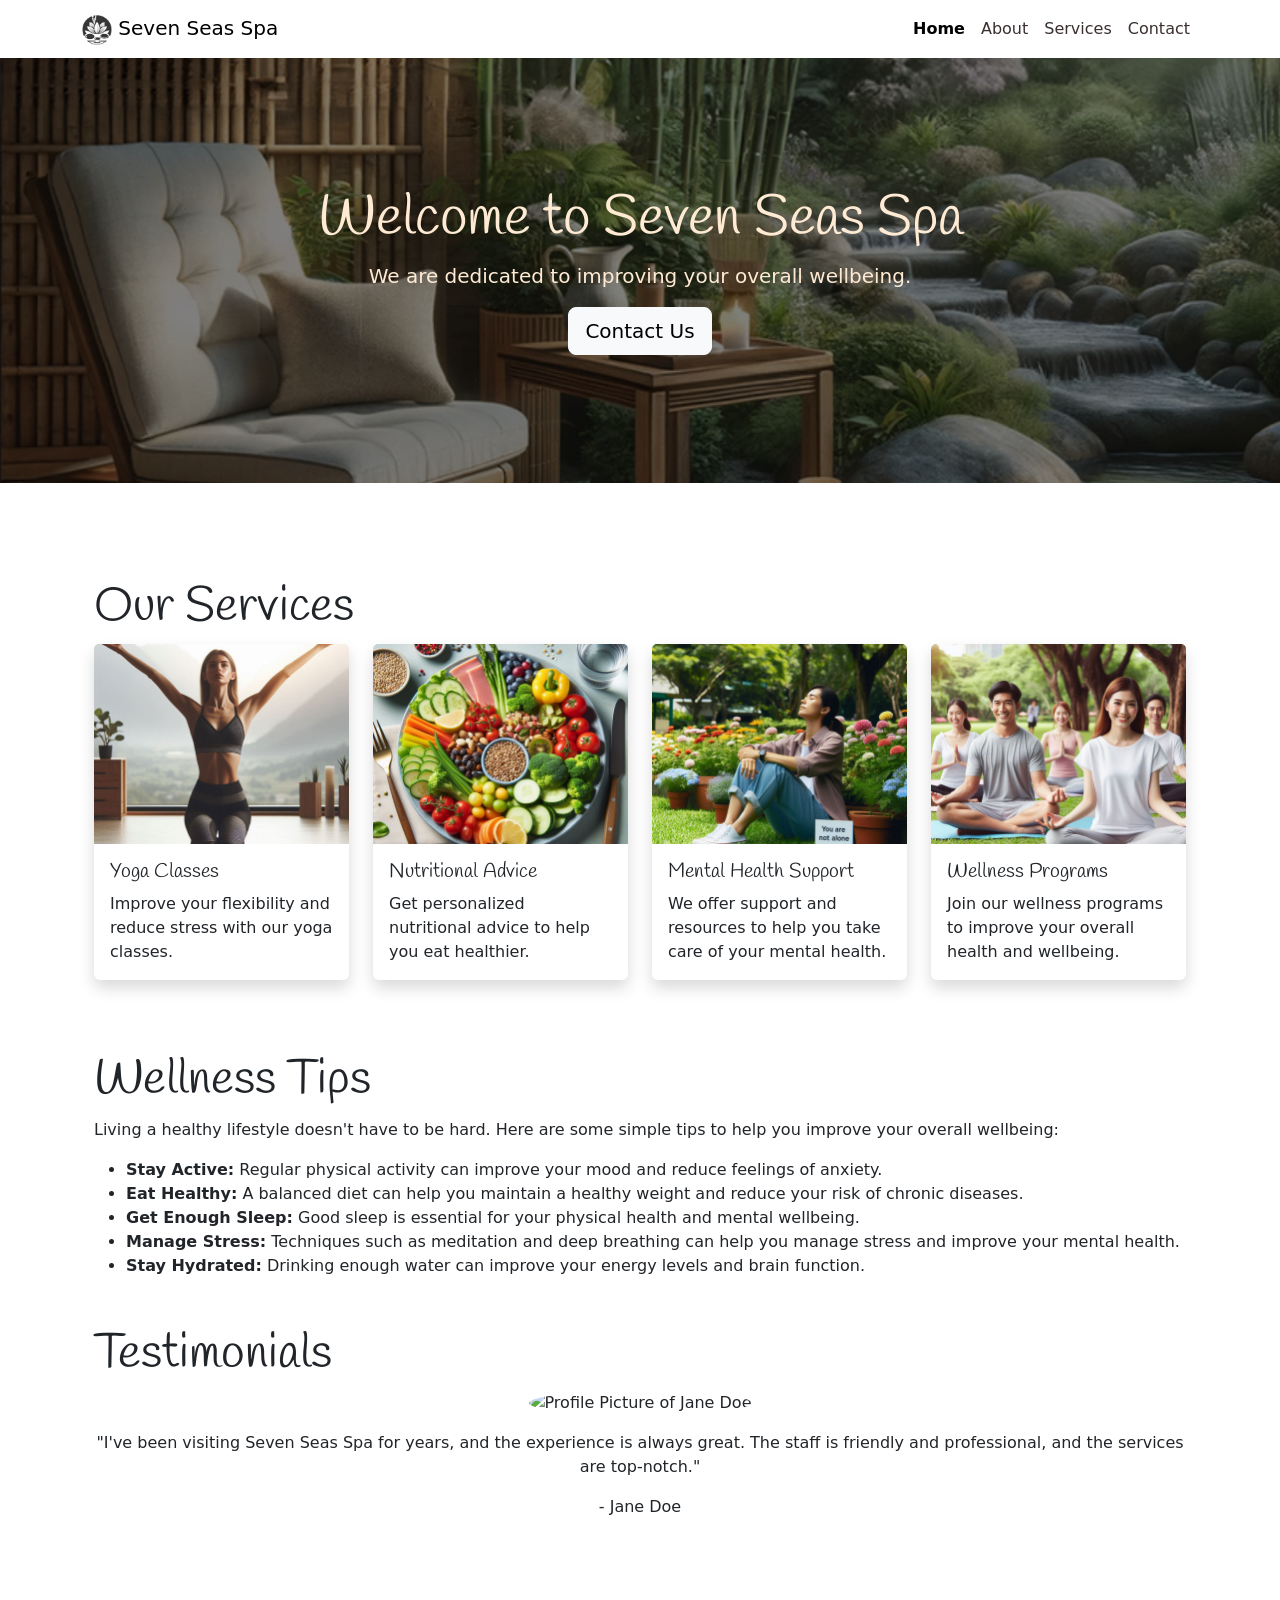
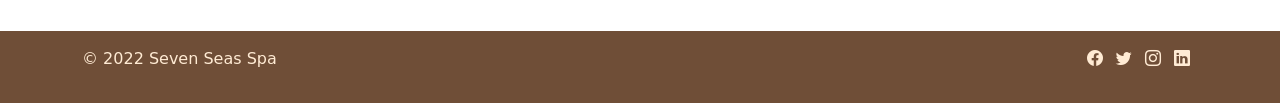
==== index.html @ 3aeda085 "Services, Wellness Tips, Testimonials and the footer" ====
<!DOCTYPE html>
<html lang="en">

<head>
    <meta charset="UTF-8">
    <meta name="viewport" content="width=device-width, initial-scale=1.0">
    <link href="https://cdn.jsdelivr.net/npm/bootstrap@5.3.3/dist/css/bootstrap.min.css" rel="stylesheet"
        integrity="sha384-QWTKZyjpPEjISv5WaRU9OFeRpok6YctnYmDr5pNlyT2bRjXh0JMhjY6hW+ALEwIH" crossorigin="anonymous">
    <link rel="stylesheet" href="https://cdn.jsdelivr.net/npm/bootstrap-icons@1.11.3/font/bootstrap-icons.min.css">
    <link href="https://fonts.googleapis.com/css2?family=Handlee&display=swap" rel="stylesheet">
    <title>Seven Seas Spa</title>
    <style>
        /* Apply the Handlee font to all headings */
        h1,
        h2,
        h3,
        h4,
        h5,
        h6 {
            font-family: 'Handlee', cursive;
        }

        .navbar-custom {
            color: #3B2F2F;
        }

        .navbar-custom .nav-link {
            color: #3B2F2F;
        }

        .navbar-custom .nav-link.active {
            font-weight: bold;
        }

        /* Make the navbar sticky */
        .navbar {
            position: sticky;
            top: 0;
            z-index: 1000;
        }

        /* Style the hero section */
        .hero {
            background: linear-gradient(rgba(0, 0, 0, 0.5), rgba(0, 0, 0, 0.5)), url('assets/images/hero.png');
            background-size: cover;
            background-repeat: no-repeat;
            background-attachment: fixed;
            color: #FFEBD4;
            padding: 8rem 0;
        }

        body {
            display: flex;
            flex-direction: column;
            min-height: 100vh;
        }

        /* 
        This CSS rule adds padding to the left and right of the body and main elements. 
        This ensures that the content is not right up against the viewport on small screens.
        */
        main {
            margin: 2rem 0;
        }

        /* Style the footer */
        .footer {
            margin-top: auto;
            background-color: #6F4E37;
            color: #FFEBD4;
        }

        .footer i.bi {
            color: #FFEBD4;
        }

        /* Highlight the active nav link */
        .nav-item.active .nav-link {
            color: #000000;
            /* Change to the color you want */
            font-weight: bolder;
            /* Makes the text bold */
        }

        /* Style the service cards */
        .card {
            border: none;
        }

        .card-img-top {
            height: 200px;
            object-fit: cover;
        }

        /* Set the size of the testimonial images */
        .testimonial-image {
            width: 100px;
            height: 100px;
        }

        /* Applies rounded corners to images with the 'rounded-image' class. Adjust the border-radius value to control the roundness. */
        .rounded-image {
            border-radius: 15px;
            /* Adjust the px value as needed */
        }
    </style>
</head>

<body>
    <nav class="navbar navbar-expand-lg navbar-light bg-white navbar-custom">
        <div class="container">
            <a class="navbar-brand" href="#">
                <img src="assets/images/logo.png" alt="Logo" width="30" height="30">
                Seven Seas Spa
            </a>
            <button class="navbar-toggler" type="button" data-bs-toggle="collapse" data-bs-target="#navbarNav"
                aria-controls="navbarNav" aria-expanded="false" aria-label="Toggle navigation">
                <span class="navbar-toggler-icon"></span>
            </button>
            <div class="collapse navbar-collapse" id="navbarNav">
                <ul class="navbar-nav ms-auto">
                    <li class="nav-item">
                        <a class="nav-link active" aria-current="page" href="#">Home</a>
                    </li>
                    <li class="nav-item">
                        <a class="nav-link" href="#">About</a>
                    </li>
                    <li class="nav-item">
                        <a class="nav-link" href="#">Services</a>
                    </li>
                    <li class="nav-item">
                        <a class="nav-link" href="#">Contact</a>
                    </li>
                </ul>
            </div>
        </div>
    </nav>

    <!-- Hero Section -->
    <header class="hero text-center" id="mainContent">
        <div class="container">
            <h1 class="display-4">
                <span class="hero-part-1">Welcome to</span>
                <span class="hero-part-2">Seven Seas Spa</span>
            </h1>
            <p class="lead">We are dedicated to improving your overall wellbeing.</p>
            <a href="contact.html" class="btn btn-light btn-lg" role="button" tabindex="0">Contact Us</a>
        </div>
    </header>


    <!-- Main Section -->
    <main class="container my-5">
        <div class="container">
            <!-- Services Overview -->
            <section class="my-5">
                <h2 class="display-5">Our Services</h2>
                <div class="row">
                    <div class="col-lg-3 col-md-6 mb-4 d-flex align-items-stretch">
                        <div class="card shadow" tabindex="0">
                            <img src="assets/images/yoga.png" alt="Yoga Class" class="card-img-top">
                            <div class="card-body">
                                <h5 class="card-title">Yoga Classes</h5>
                                <p class="card-text">Improve your flexibility and reduce stress with our yoga classes.
                                </p>
                            </div>
                        </div>
                    </div>
                    <div class="col-lg-3 col-md-6 mb-4 d-flex align-items-stretch">
                        <div class="card shadow" tabindex="0">
                            <img src="assets/images/nutrition.png" alt="Nutritional Advice" class="card-img-top">
                            <div class="card-body">
                                <h5 class="card-title">Nutritional Advice</h5>
                                <p class="card-text">Get personalized nutritional advice to help you eat healthier.</p>
                            </div>
                        </div>
                    </div>
                    <div class="col-lg-3 col-md-6 mb-4 d-flex align-items-stretch">
                        <div class="card shadow" tabindex="0">
                            <img src="assets/images/mental_health.png" class="card-img-top" alt="Mental Health">
                            <div class="card-body">
                                <h5 class="card-title">Mental Health Support</h5>
                                <p class="card-text">We offer support and resources to help you take care of your mental
                                    health.</p>
                            </div>
                        </div>
                    </div>
                    <div class="col-lg-3 col-md-6 mb-4 d-flex align-items-stretch">
                        <div class="card shadow" tabindex="0">
                            <img src="assets/images/wellness.png" class="card-img-top" alt="Wellness Programs">
                            <div class="card-body">
                                <h5 class="card-title">Wellness Programs</h5>
                                <p class="card-text">Join our wellness programs to improve your overall health and
                                    wellbeing.</p>
                            </div>
                        </div>
                    </div>
                </div>
            </section>
            <!-- Wellness Tips Section -->
            <section class="my-5">
                <h2 class="display-5">Wellness Tips</h2>
                <p>Living a healthy lifestyle doesn't have to be hard. Here are some simple tips to help you improve
                    your
                    overall wellbeing:</p>
                <ul>
                    <li><strong>Stay Active:</strong> Regular physical activity can improve your mood and reduce
                        feelings of
                        anxiety.</li>
                    <li><strong>Eat Healthy:</strong> A balanced diet can help you maintain a healthy weight and reduce
                        your
                        risk of chronic diseases.</li>
                    <li><strong>Get Enough Sleep:</strong> Good sleep is essential for your physical health and mental
                        wellbeing.</li>
                    <li><strong>Manage Stress:</strong> Techniques such as meditation and deep breathing can help you
                        manage
                        stress and improve your mental health.</li>
                    <li><strong>Stay Hydrated:</strong> Drinking enough water can improve your energy levels and brain
                        function.</li>
                </ul>
            </section>
            <!-- Testimonial Section -->
            <section class="my-5">
                <h2 class="display-5">Testimonials</h2>
                <div id="testimonialCarousel" class="carousel slide" data-bs-ride="carousel" role="region"
                    aria-label="Testimonials" tabindex="0">
                    <div class="carousel-inner">
                        <div class="carousel-item active">
                            <div class="testimonial text-center">
                                <img src="assets/images/testimonial1.png" alt="Profile Picture of Jane Doe"
                                    class="rounded-circle mb-3 testimonial-image">
                                <p>"I&apos;ve been visiting Seven Seas Spa for years, and the experience is always
                                    great. The
                                    staff is friendly and professional, and the services are top-notch."</p>
                                <p>- Jane Doe</p>
                            </div>
                        </div>
                        <div class="carousel-item">
                            <div class="testimonial text-center">
                                <img src="assets/images/testimonial2.png" alt="Profile Picture of John Smith"
                                    class="rounded-circle mb-3 testimonial-image">
                                <p>"The wellness programs at Seven Seas Spa have helped me improve my overall health and
                                    wellbeing. I highly recommend them."</p>
                                <p>- John Smith</p>
                            </div>
                        </div>
                        <div class="carousel-item">
                            <div class="testimonial text-center">
                                <img src="assets/images/testimonial3.png" alt="Profile Picture of Emilty Johnson"
                                    class="rounded-circle mb-3 testimonial-image">
                                <p>"The spa treatments at Seven Seas Spa are the best I've ever had. I always leave
                                    feeling refreshed and rejuvenated."</p>
                                <p>- Emily Johnson</p>
                            </div>
                        </div>
                        <div class="carousel-item">
                            <div class="testimonial text-center">
                                <img src="assets/images/testimonial4.png" alt="Profile Picture of Micheal Brown"
                                    class="rounded-circle mb-3 testimonial-image">
                                <p>"I love the relaxing atmosphere at Seven Seas Spa. It's the perfect place to unwind
                                    after a long week."</p>
                                <p>- Michael Brown</p>
                            </div>
                        </div>
                    </div>
                    <button class="carousel-control-prev" type="button" data-bs-target="#testimonialCarousel"
                        data-bs-slide="prev">
                        <span class="carousel-control-prev-icon" aria-hidden="true"></span>
                        <span class="visually-hidden">Previous</span>
                    </button>
                    <button class="carousel-control-next" type="button" data-bs-target="#testimonialCarousel"
                        data-bs-slide="next">
                        <span class="carousel-control-next-icon" aria-hidden="true"></span>
                        <span class="visually-hidden">Next</span>
                    </button>
                </div>
            </section>
        </div>
    </main>

    <!-- Footer -->
    <footer class="footer text-center text-lg-start py-3 mt-auto">
        <div class="container">
            <div class="row">
                <div class="col-md-6 text-md-start mb-3 mb-md-0">
                    <p>© 2022 Seven Seas Spa</p>
                </div>
                <div class="col-md-6 text-md-end">
                    <a href="https://www.facebook.com/Code.InstituteIRL/" target="_blank" rel="noopener noreferrer"
                        aria-label="Visit our Facebook page" class="me-2"><i class="bi bi-facebook"></i></a>
                    <a href="https://x.com/codeinstitute" target="_blank" rel="noopener noreferrer"
                        aria-label="Follow us on Twitter" class="me-2"><i class="bi bi-twitter"></i></a>
                    <a href="https://www.instagram.com/codeinstitute/" target="_blank" rel="noopener noreferrer"
                        aria-label="Follow us on Instagram" class="me-2"><i class="bi bi-instagram"></i></a>
                    <a href="https://www.linkedin.com/school/code-institute/" target="_blank" rel="noopener noreferrer"
                        aria-label="Connect with us on LinkedIn" class="me-2"><i class="bi bi-linkedin"></i></a>
                </div>
            </div>
        </div>
    </footer>

    <script src="https://cdn.jsdelivr.net/npm/bootstrap@5.3.3/dist/js/bootstrap.bundle.min.js"
        integrity="sha384-YvpcrYf0tY3lHB60NNkmXc5s9fDVZLESaAA55NDzOxhy9GkcIdslK1eN7N6jIeHz"
        crossorigin="anonymous"></script>
</body>

</html>
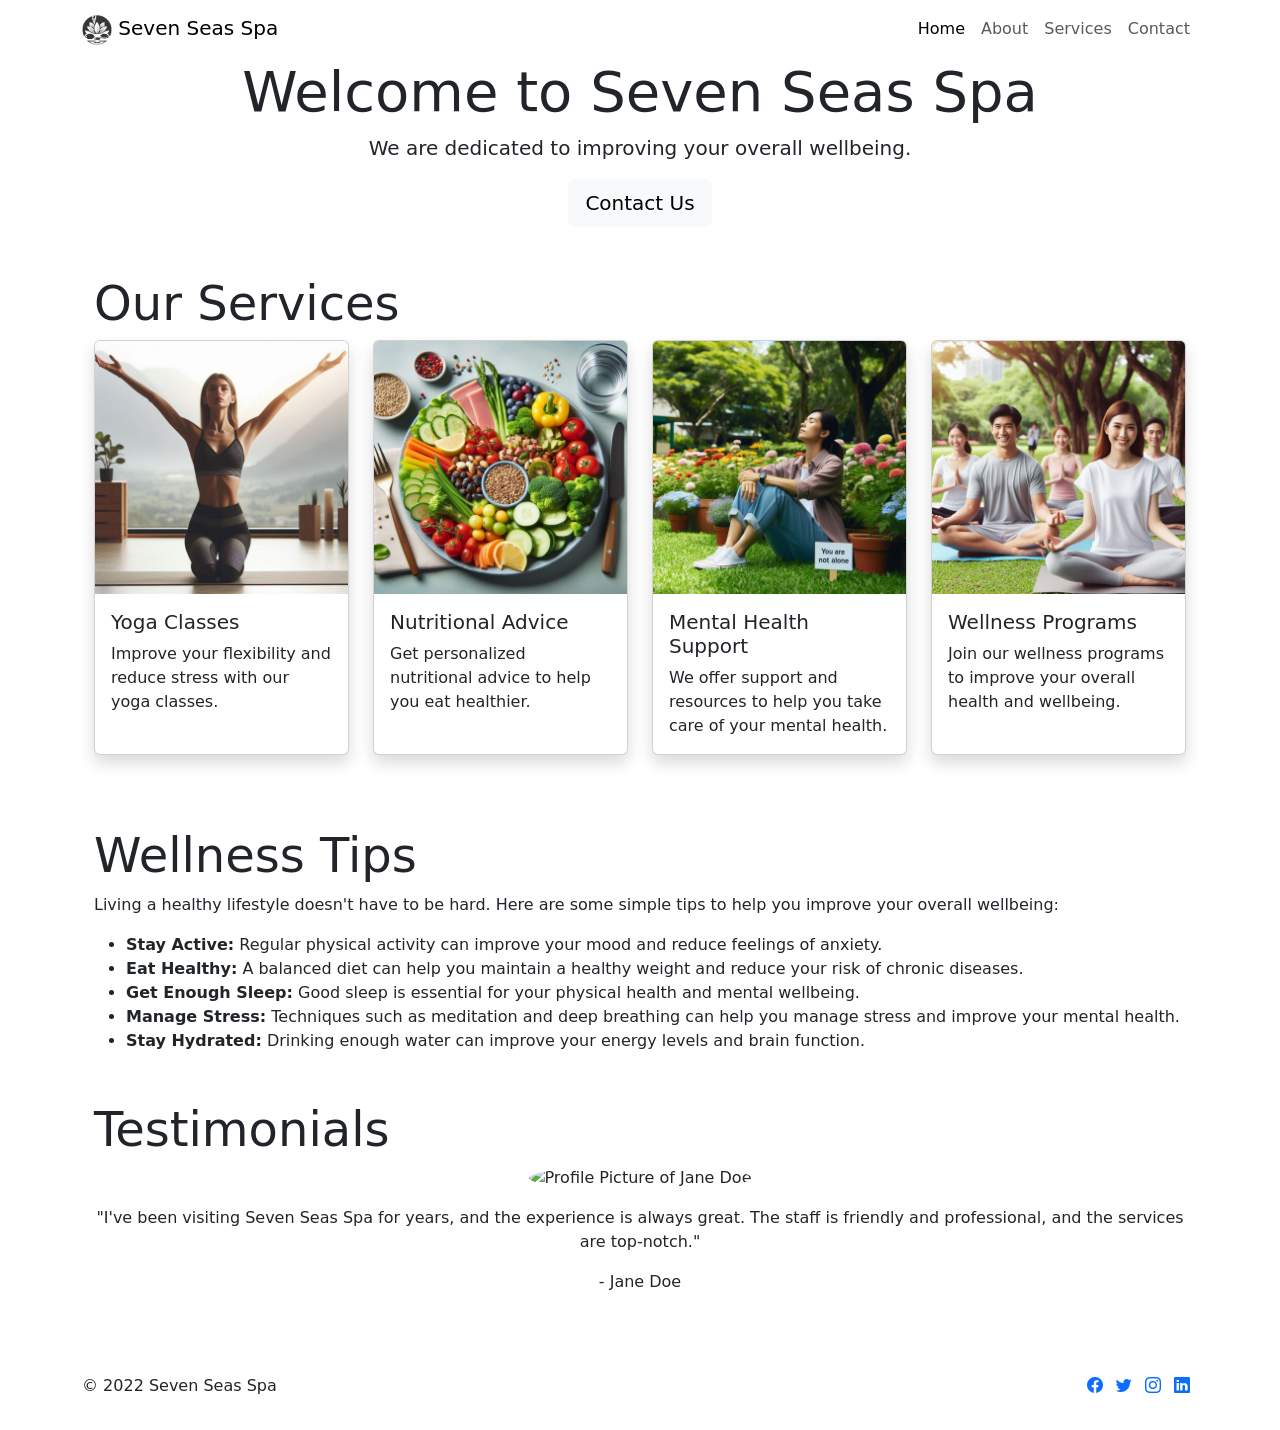
==== commit 41a227c4: "update meta & head" ====
--- a/index.html
+++ b/index.html
@@ -8,102 +8,8 @@
         integrity="sha384-QWTKZyjpPEjISv5WaRU9OFeRpok6YctnYmDr5pNlyT2bRjXh0JMhjY6hW+ALEwIH" crossorigin="anonymous">
     <link rel="stylesheet" href="https://cdn.jsdelivr.net/npm/bootstrap-icons@1.11.3/font/bootstrap-icons.min.css">
     <link href="https://fonts.googleapis.com/css2?family=Handlee&display=swap" rel="stylesheet">
+    <link href="assets/css/styles.css" rel="stylesheet">
     <title>Seven Seas Spa</title>
-    <style>
-        /* Apply the Handlee font to all headings */
-        h1,
-        h2,
-        h3,
-        h4,
-        h5,
-        h6 {
-            font-family: 'Handlee', cursive;
-        }
-
-        .navbar-custom {
-            color: #3B2F2F;
-        }
-
-        .navbar-custom .nav-link {
-            color: #3B2F2F;
-        }
-
-        .navbar-custom .nav-link.active {
-            font-weight: bold;
-        }
-
-        /* Make the navbar sticky */
-        .navbar {
-            position: sticky;
-            top: 0;
-            z-index: 1000;
-        }
-
-        /* Style the hero section */
-        .hero {
-            background: linear-gradient(rgba(0, 0, 0, 0.5), rgba(0, 0, 0, 0.5)), url('assets/images/hero.png');
-            background-size: cover;
-            background-repeat: no-repeat;
-            background-attachment: fixed;
-            color: #FFEBD4;
-            padding: 8rem 0;
-        }
-
-        body {
-            display: flex;
-            flex-direction: column;
-            min-height: 100vh;
-        }
-
-        /* 
-        This CSS rule adds padding to the left and right of the body and main elements. 
-        This ensures that the content is not right up against the viewport on small screens.
-        */
-        main {
-            margin: 2rem 0;
-        }
-
-        /* Style the footer */
-        .footer {
-            margin-top: auto;
-            background-color: #6F4E37;
-            color: #FFEBD4;
-        }
-
-        .footer i.bi {
-            color: #FFEBD4;
-        }
-
-        /* Highlight the active nav link */
-        .nav-item.active .nav-link {
-            color: #000000;
-            /* Change to the color you want */
-            font-weight: bolder;
-            /* Makes the text bold */
-        }
-
-        /* Style the service cards */
-        .card {
-            border: none;
-        }
-
-        .card-img-top {
-            height: 200px;
-            object-fit: cover;
-        }
-
-        /* Set the size of the testimonial images */
-        .testimonial-image {
-            width: 100px;
-            height: 100px;
-        }
-
-        /* Applies rounded corners to images with the 'rounded-image' class. Adjust the border-radius value to control the roundness. */
-        .rounded-image {
-            border-radius: 15px;
-            /* Adjust the px value as needed */
-        }
-    </style>
 </head>
 
 <body>
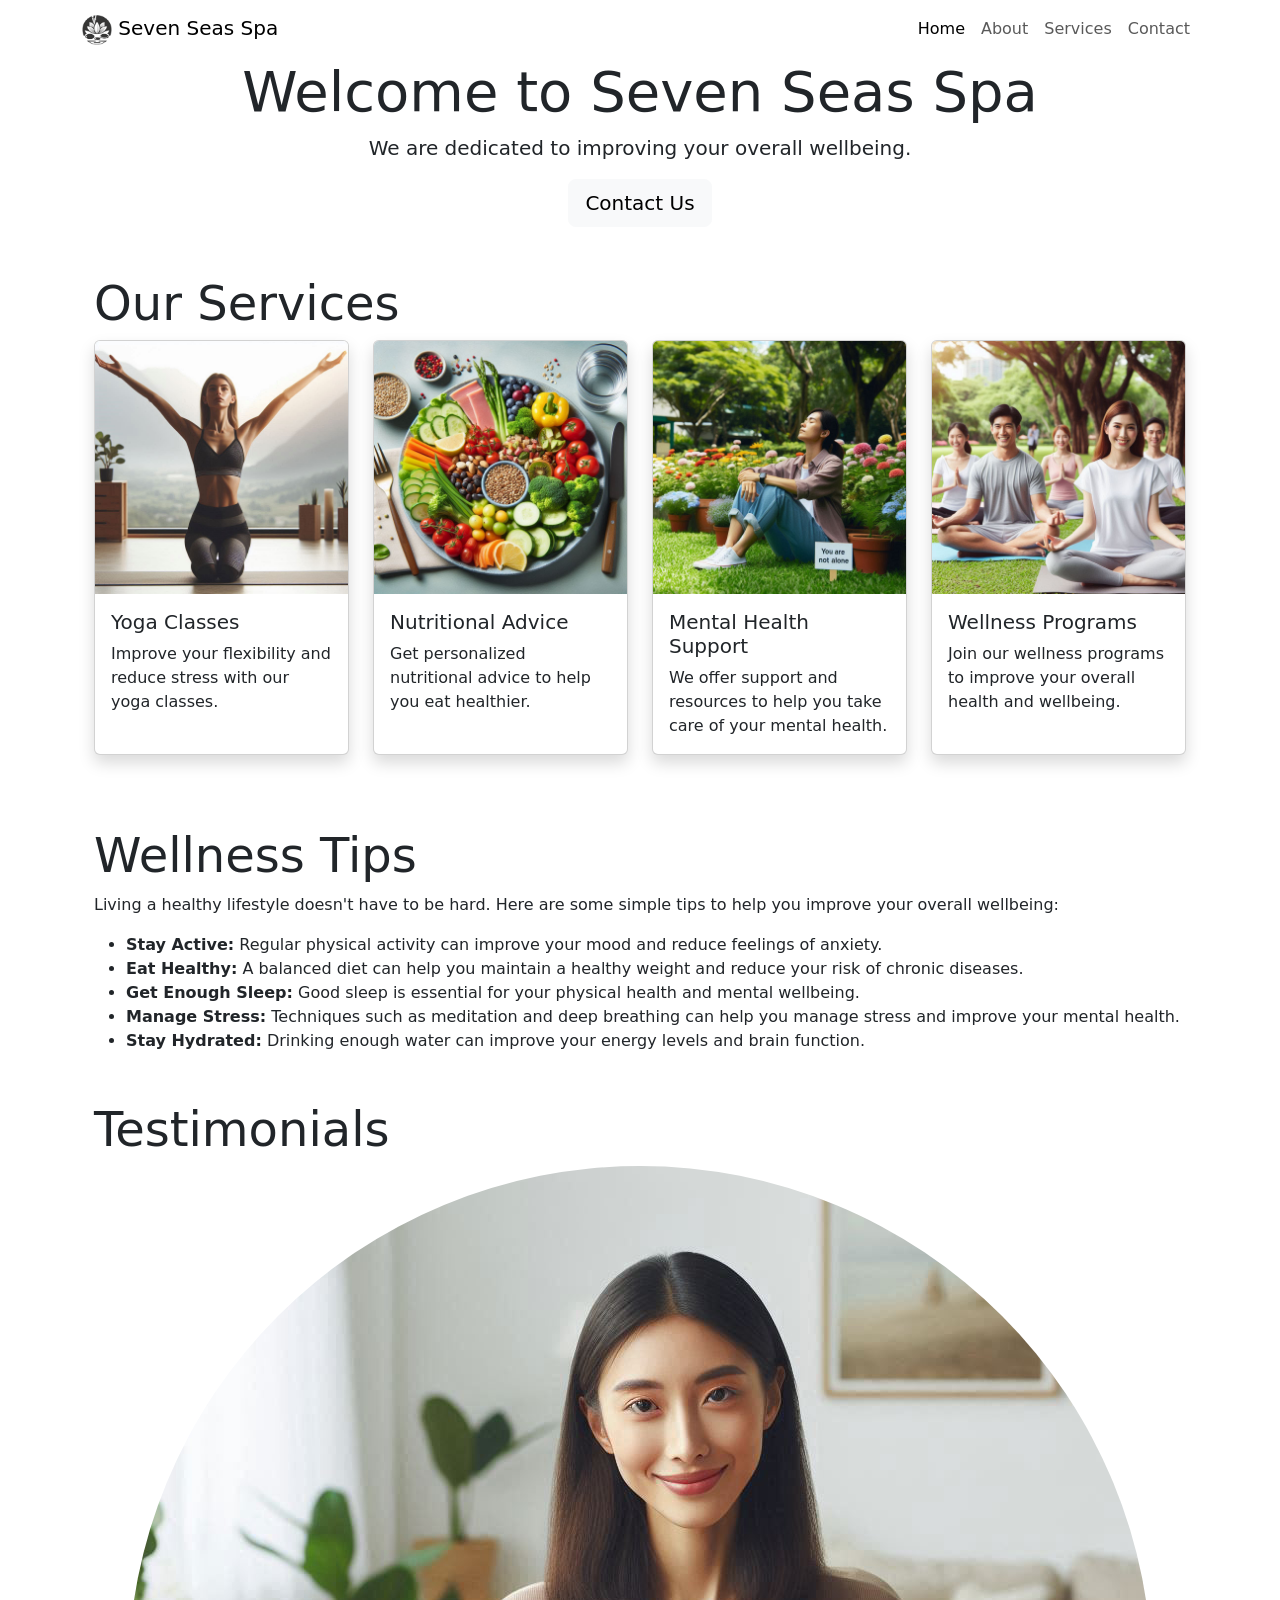
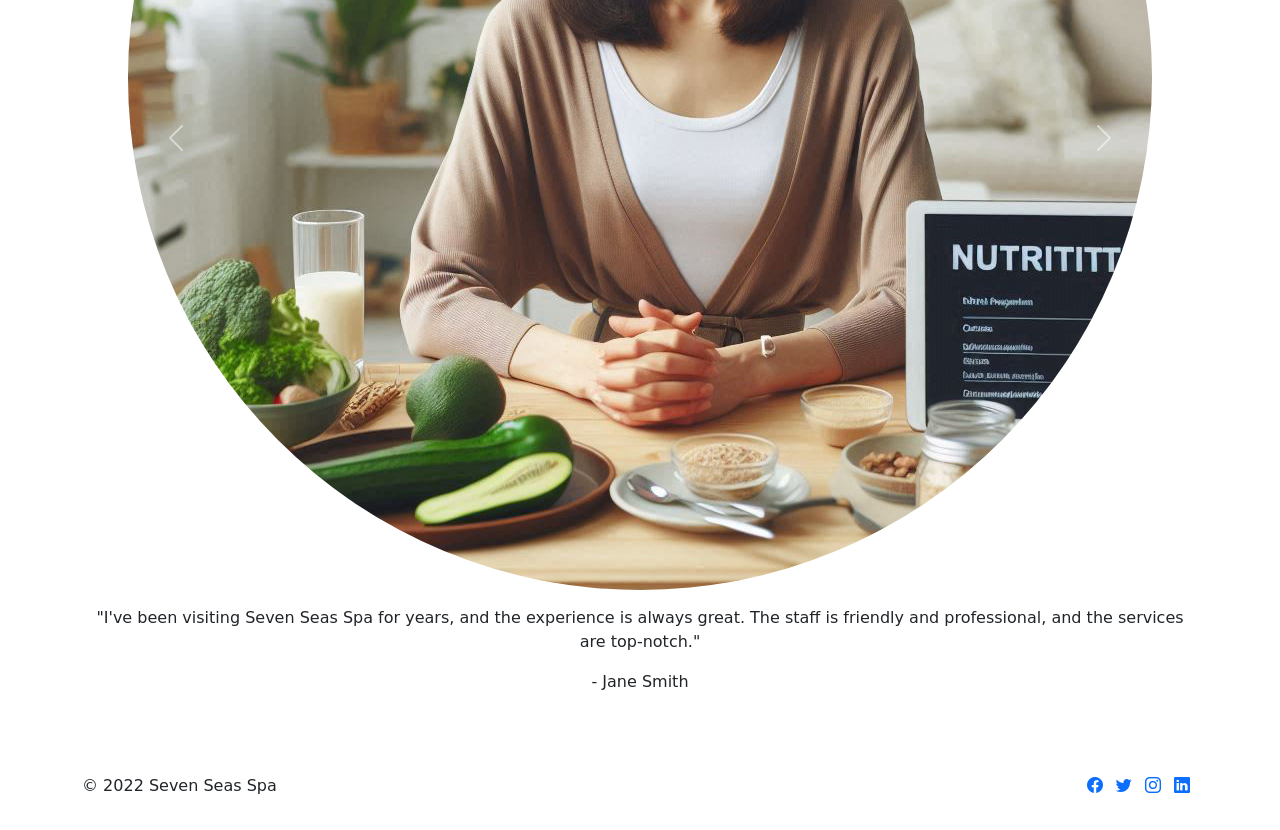
==== commit adc2a15a: "images debug" ====
--- a/index.html
+++ b/index.html
@@ -13,6 +13,7 @@
 </head>
 
 <body>
+    <!-- Navigation Bar -->
     <nav class="navbar navbar-expand-lg navbar-light bg-white navbar-custom">
         <div class="container">
             <a class="navbar-brand" href="#">
@@ -26,16 +27,16 @@
             <div class="collapse navbar-collapse" id="navbarNav">
                 <ul class="navbar-nav ms-auto">
                     <li class="nav-item">
-                        <a class="nav-link active" aria-current="page" href="#">Home</a>
-                    </li>
-                    <li class="nav-item">
-                        <a class="nav-link" href="#">About</a>
+                        <a class="nav-link active" aria-current="page" href="index.html">Home</a>
+                    </li>
+                    <li class="nav-item">
+                        <a class="nav-link" href="about.html">About</a>
                     </li>
                     <li class="nav-item">
                         <a class="nav-link" href="#">Services</a>
                     </li>
                     <li class="nav-item">
-                        <a class="nav-link" href="#">Contact</a>
+                        <a class="nav-link" href="contact.html">Contact</a>
                     </li>
                 </ul>
             </div>
@@ -133,17 +134,17 @@
                     <div class="carousel-inner">
                         <div class="carousel-item active">
                             <div class="testimonial text-center">
-                                <img src="assets/images/testimonial1.png" alt="Profile Picture of Jane Doe"
+                                <img src="assets/images/jane_smith.png" alt="Profile Picture of Jane Smith"
                                     class="rounded-circle mb-3 testimonial-image">
-                                <p>"I&apos;ve been visiting Seven Seas Spa for years, and the experience is always
+                                <p>"I've been visiting Seven Seas Spa for years, and the experience is always
                                     great. The
                                     staff is friendly and professional, and the services are top-notch."</p>
-                                <p>- Jane Doe</p>
+                                <p>- Jane Smith</p>
                             </div>
                         </div>
                         <div class="carousel-item">
                             <div class="testimonial text-center">
-                                <img src="assets/images/testimonial2.png" alt="Profile Picture of John Smith"
+                                <img src="assets/images/john_doe.png" alt="Profile Picture of John Doe"
                                     class="rounded-circle mb-3 testimonial-image">
                                 <p>"The wellness programs at Seven Seas Spa have helped me improve my overall health and
                                     wellbeing. I highly recommend them."</p>
@@ -152,20 +153,11 @@
                         </div>
                         <div class="carousel-item">
                             <div class="testimonial text-center">
-                                <img src="assets/images/testimonial3.png" alt="Profile Picture of Emilty Johnson"
+                                <img src="assets/images/emily_johnson.png" alt="Profile Picture of Emily Johnson"
                                     class="rounded-circle mb-3 testimonial-image">
                                 <p>"The spa treatments at Seven Seas Spa are the best I've ever had. I always leave
                                     feeling refreshed and rejuvenated."</p>
                                 <p>- Emily Johnson</p>
-                            </div>
-                        </div>
-                        <div class="carousel-item">
-                            <div class="testimonial text-center">
-                                <img src="assets/images/testimonial4.png" alt="Profile Picture of Micheal Brown"
-                                    class="rounded-circle mb-3 testimonial-image">
-                                <p>"I love the relaxing atmosphere at Seven Seas Spa. It's the perfect place to unwind
-                                    after a long week."</p>
-                                <p>- Michael Brown</p>
                             </div>
                         </div>
                     </div>
@@ -208,6 +200,7 @@
     <script src="https://cdn.jsdelivr.net/npm/bootstrap@5.3.3/dist/js/bootstrap.bundle.min.js"
         integrity="sha384-YvpcrYf0tY3lHB60NNkmXc5s9fDVZLESaAA55NDzOxhy9GkcIdslK1eN7N6jIeHz"
         crossorigin="anonymous"></script>
+
 </body>
 
 </html>
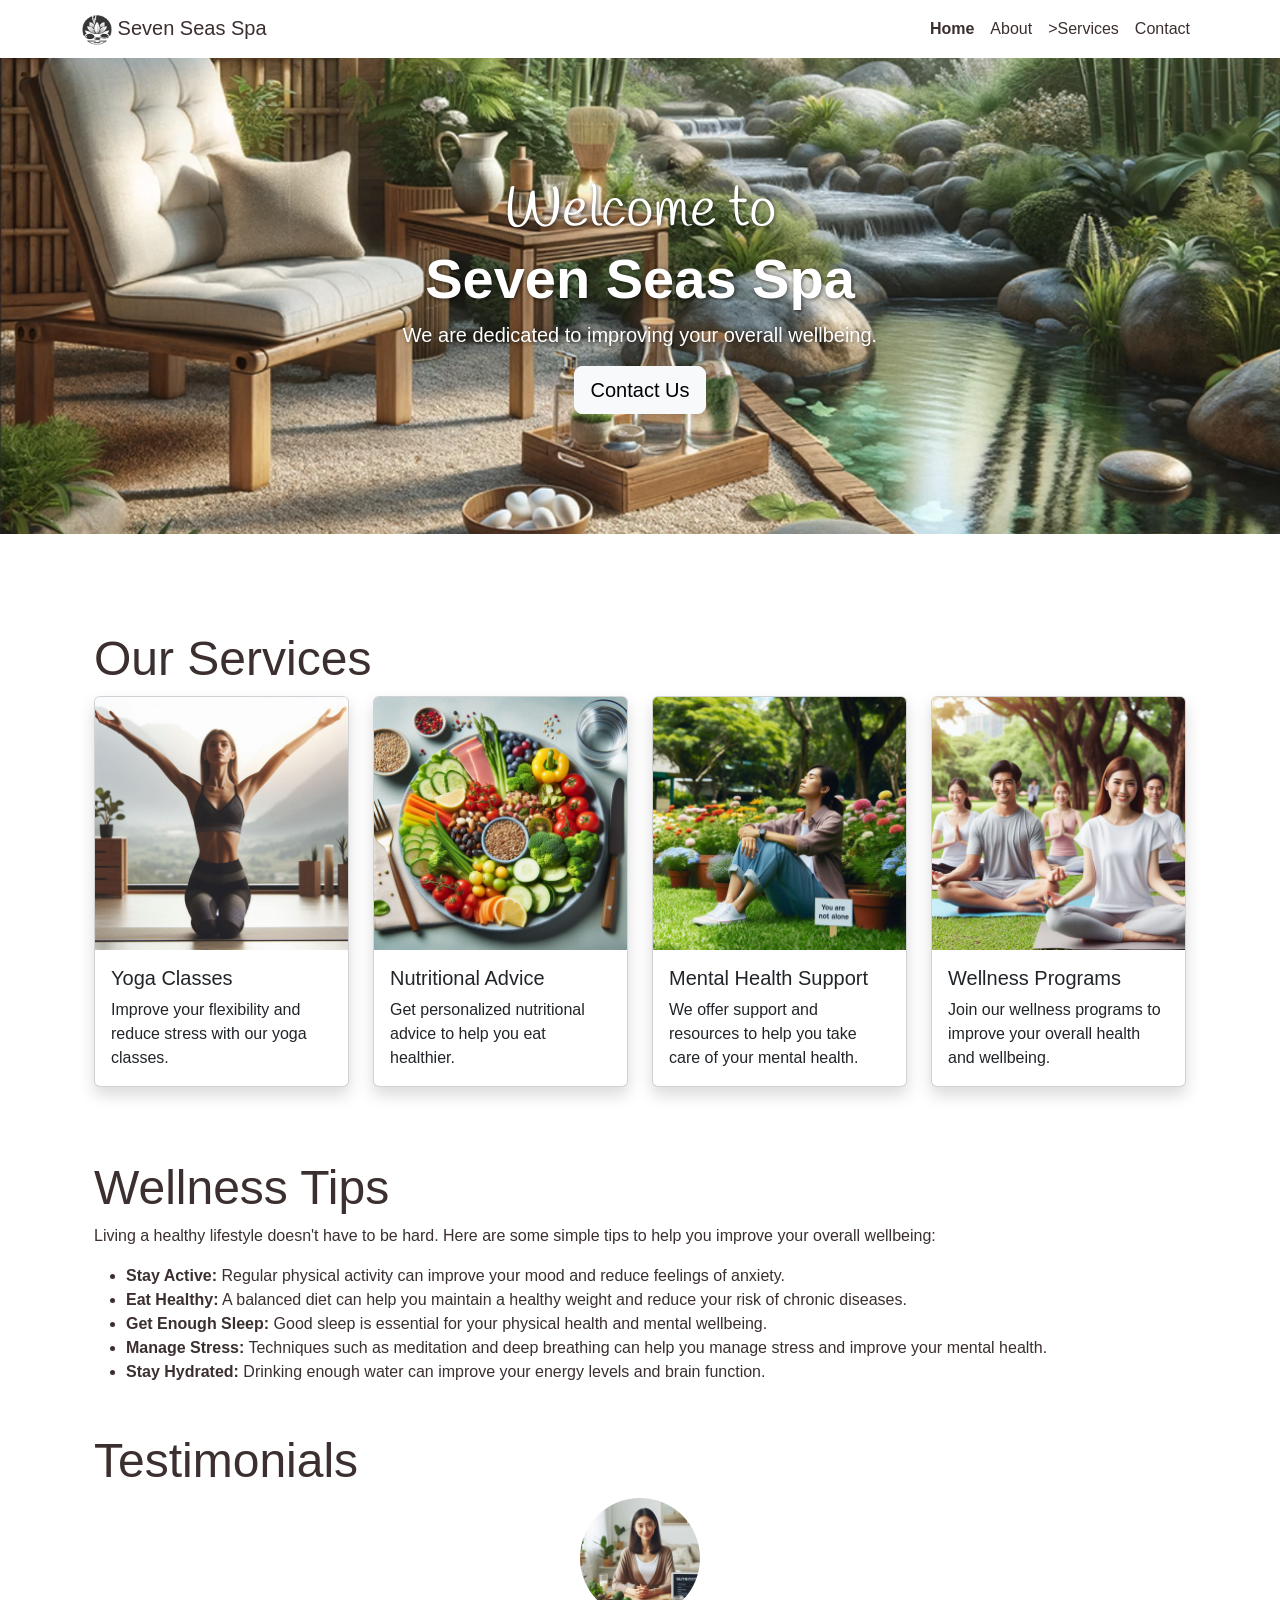
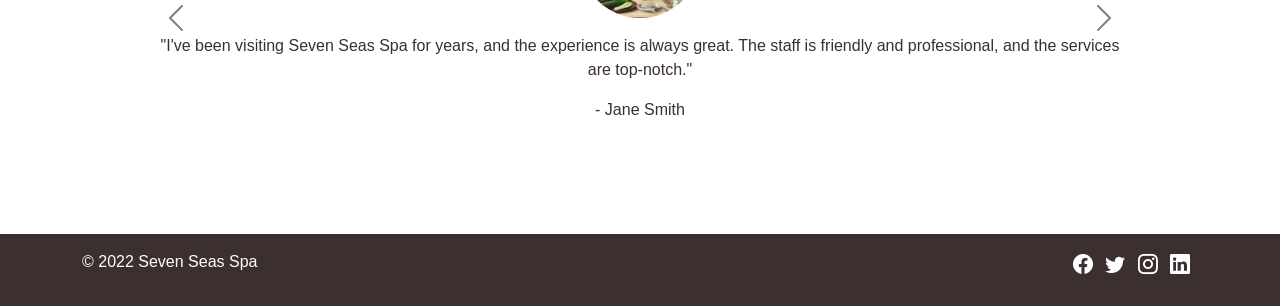
==== commit 95a257e7: "css file added" ====
--- a/index.html
+++ b/index.html
@@ -16,7 +16,7 @@
     <!-- Navigation Bar -->
     <nav class="navbar navbar-expand-lg navbar-light bg-white navbar-custom">
         <div class="container">
-            <a class="navbar-brand" href="#">
+            <a class="navbar-brand" href="index.html">
                 <img src="assets/images/logo.png" alt="Logo" width="30" height="30">
                 Seven Seas Spa
             </a>
@@ -33,7 +33,7 @@
                         <a class="nav-link" href="about.html">About</a>
                     </li>
                     <li class="nav-item">
-                        <a class="nav-link" href="#">Services</a>
+                        <a class="nav-link" href="index.html">>Services</a>
                     </li>
                     <li class="nav-item">
                         <a class="nav-link" href="contact.html">Contact</a>
--- a/assets/css/styles.css
+++ b/assets/css/styles.css
@@ -0,0 +1,82 @@
+/* Seven Seas Spa: shared styles for every page */
+
+body {
+    font-family: Arial, sans-serif;
+    color: #3B2F2F;
+    display: flex;
+    flex-direction: column;
+    min-height: 100vh;
+}
+
+/* Navbar */
+.navbar-custom {
+    --bs-navbar-color: #3B2F2F;
+    --bs-navbar-hover-color: #3B2F2F;
+    --bs-navbar-brand-color: #3B2F2F;
+    --bs-navbar-brand-hover-color: #3B2F2F;
+    --bs-navbar-active-color: #3B2F2F;
+}
+
+.navbar-custom .nav-link.active {
+    font-weight: 600;
+}
+
+/* Hero: the path starts from this CSS file, so ../ goes up to assets */
+.hero {
+    background: url("../images/hero.png") no-repeat center center;
+    background-size: cover;
+    color: #ffffff;
+    padding: 120px 0;
+}
+
+.hero h1,
+.hero .lead {
+    text-shadow: 1px 1px 4px rgba(0, 0, 0, 0.6);
+}
+
+.hero-part-1 {
+    display: block;
+    font-family: "Handlee", cursive;
+}
+
+.hero-part-2 {
+    display: block;
+    font-weight: bold;
+}
+
+/* Service cards */
+.card {
+    transition: transform 0.2s ease;
+}
+
+.card:hover,
+.card:focus {
+    transform: translateY(-4px);
+}
+
+/* Testimonials */
+.testimonial {
+    padding: 0 60px;
+}
+
+.testimonial-image {
+    width: 120px;
+    height: 120px;
+    object-fit: cover;
+}
+
+.carousel-control-prev-icon,
+.carousel-control-next-icon {
+    filter: invert(1);
+}
+
+/* Footer */
+.footer {
+    background-color: #3B2F2F;
+    color: #ffffff;
+}
+
+.footer a {
+    color: #ffffff;
+    font-size: 1.25rem;
+}
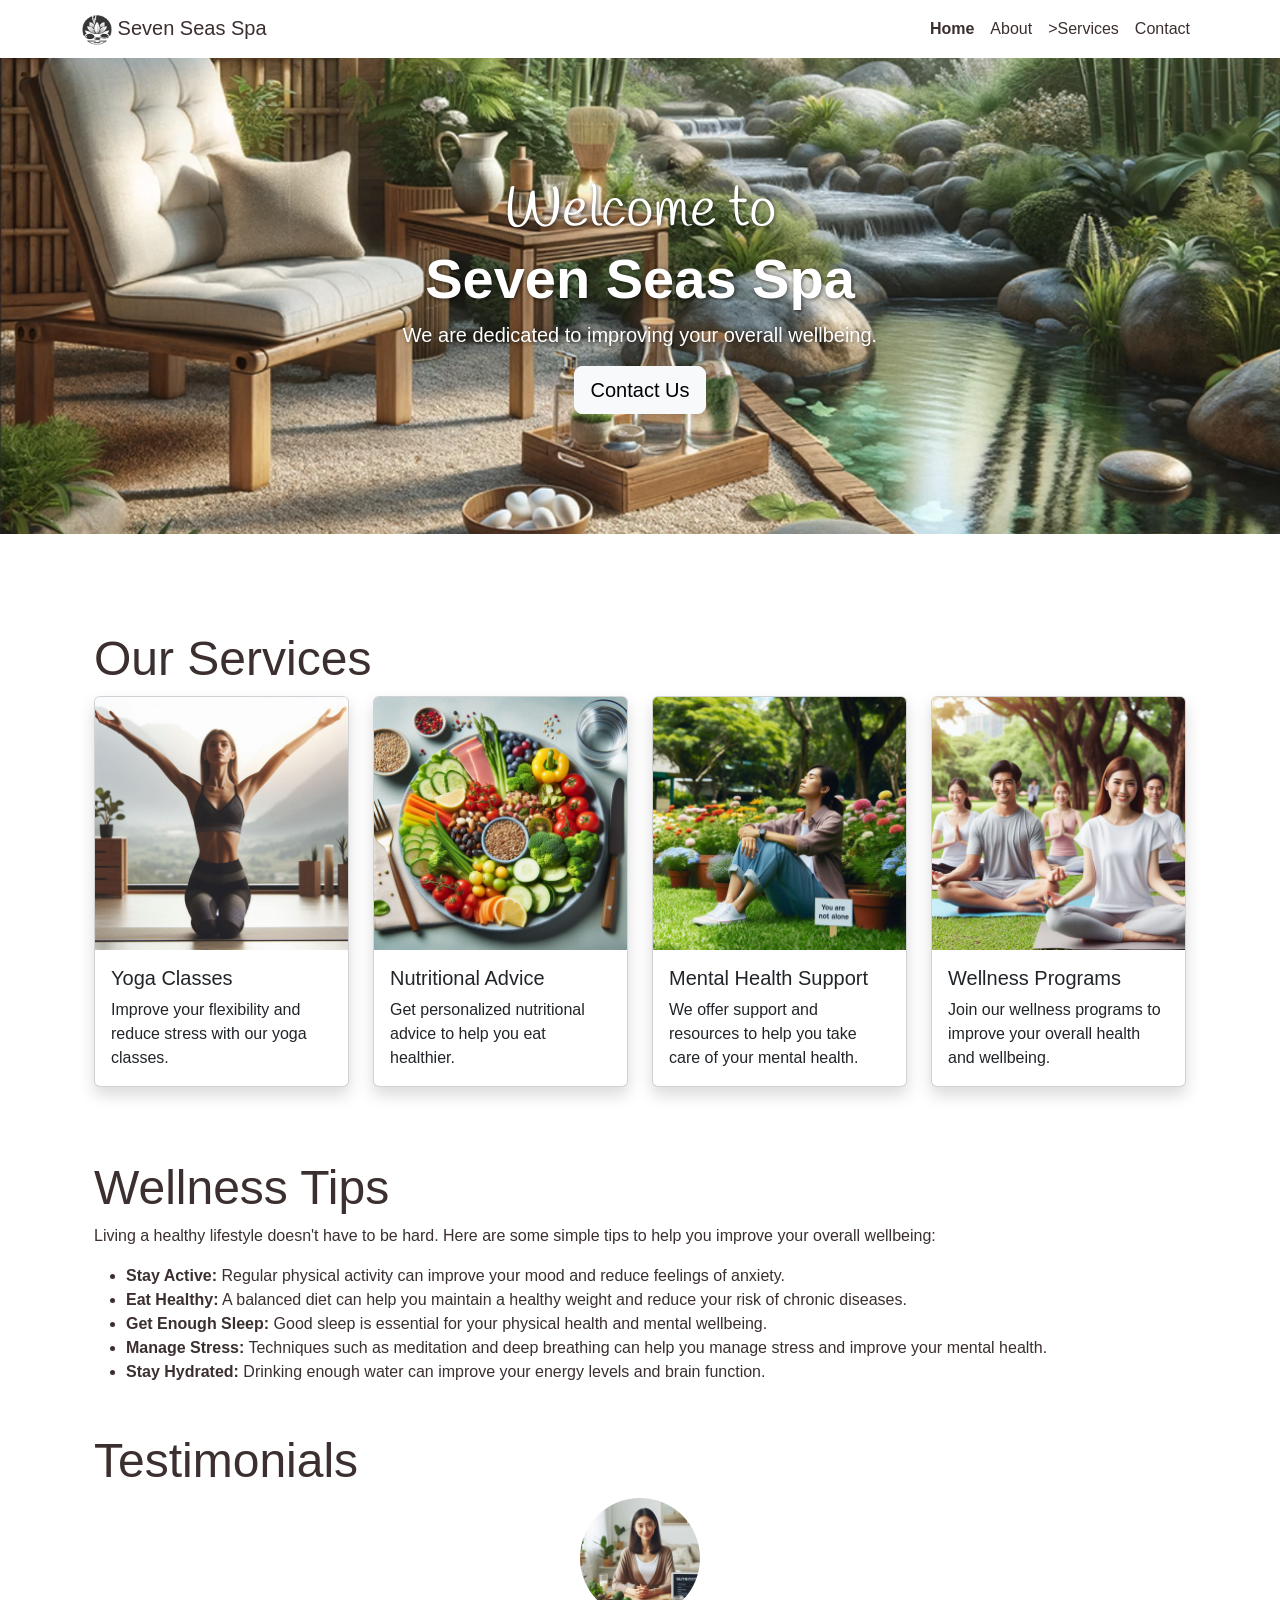
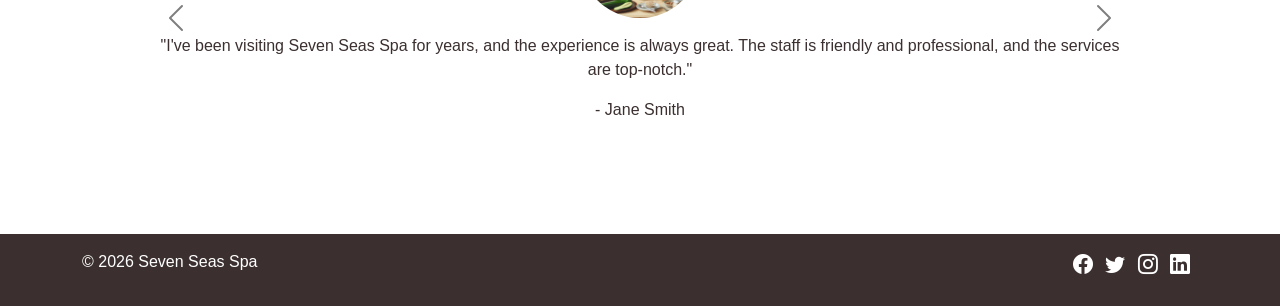
==== commit 85f24eb3: "html changes" ====
--- a/index.html
+++ b/index.html
@@ -148,7 +148,7 @@
                                     class="rounded-circle mb-3 testimonial-image">
                                 <p>"The wellness programs at Seven Seas Spa have helped me improve my overall health and
                                     wellbeing. I highly recommend them."</p>
-                                <p>- John Smith</p>
+                                <p>- John Doe</p>
                             </div>
                         </div>
                         <div class="carousel-item">
@@ -181,7 +181,7 @@
         <div class="container">
             <div class="row">
                 <div class="col-md-6 text-md-start mb-3 mb-md-0">
-                    <p>© 2022 Seven Seas Spa</p>
+                    <p>© 2026 Seven Seas Spa</p>
                 </div>
                 <div class="col-md-6 text-md-end">
                     <a href="https://www.facebook.com/Code.InstituteIRL/" target="_blank" rel="noopener noreferrer"
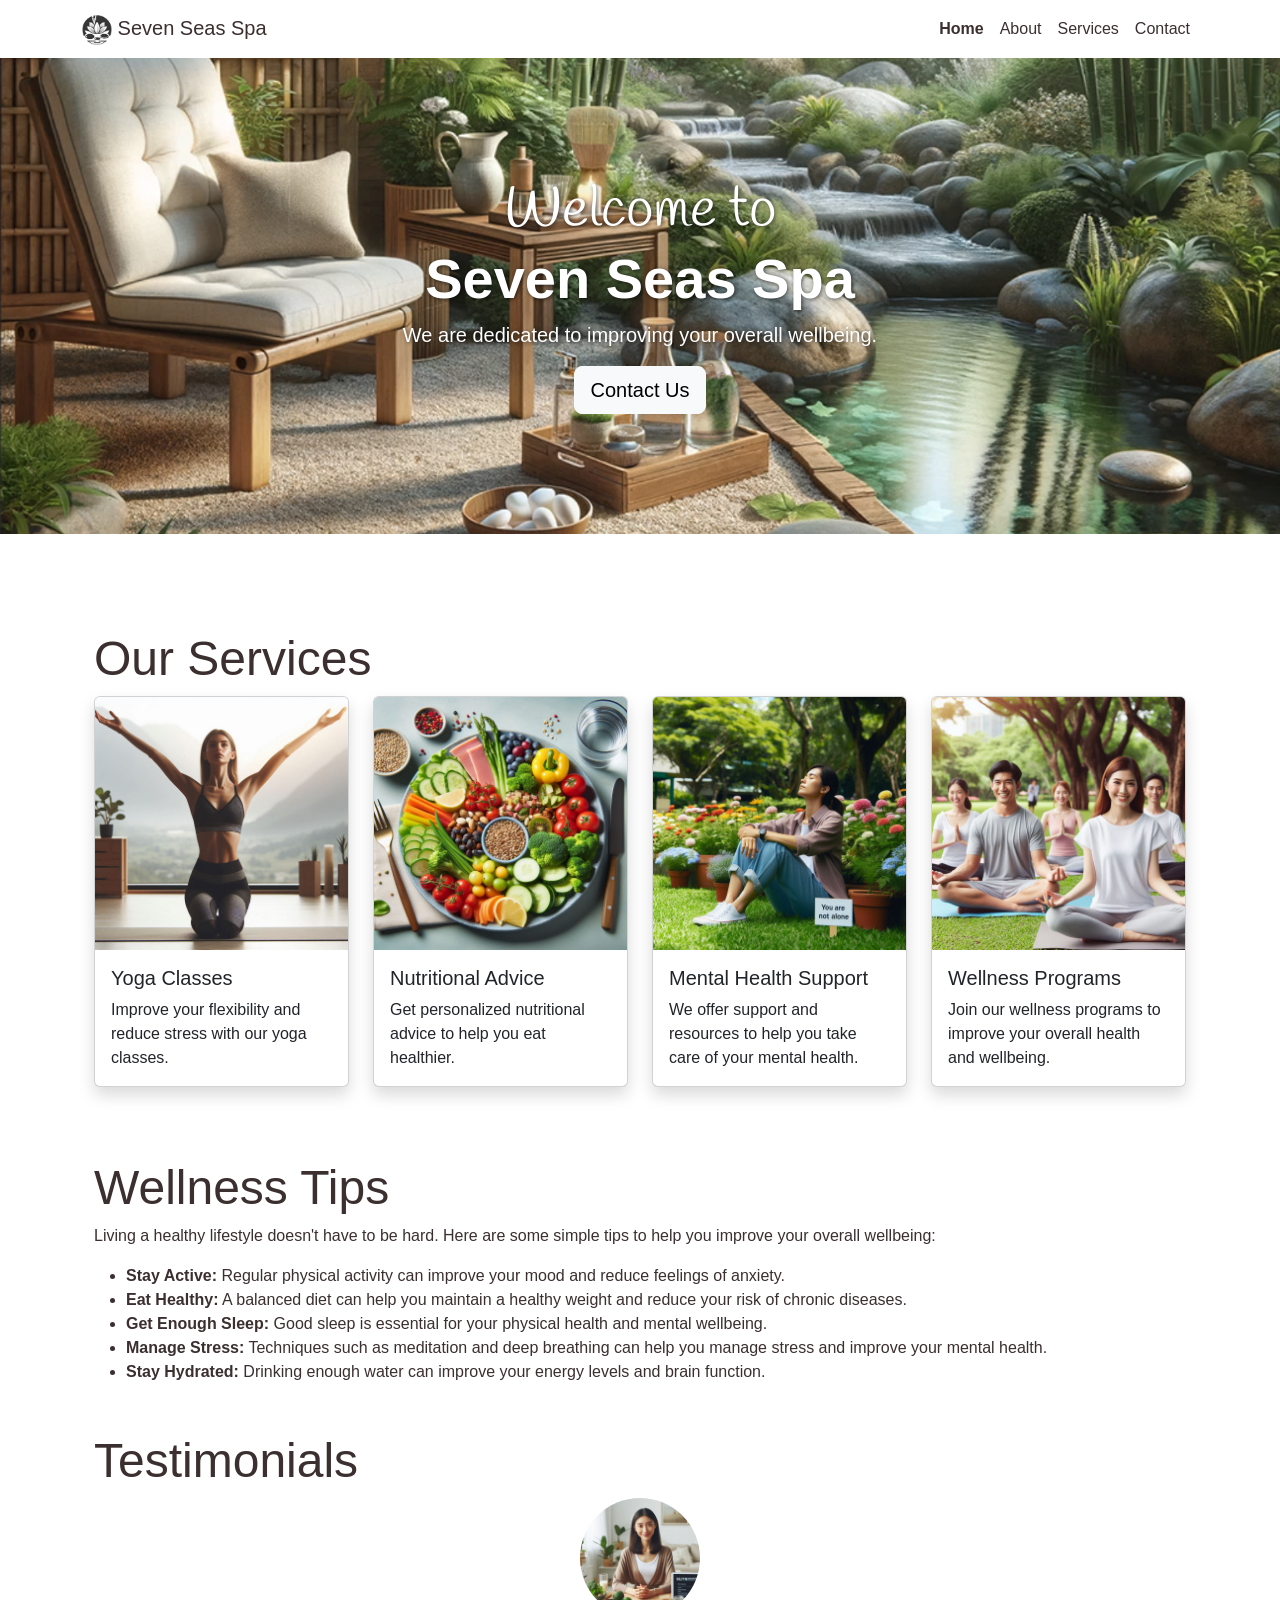
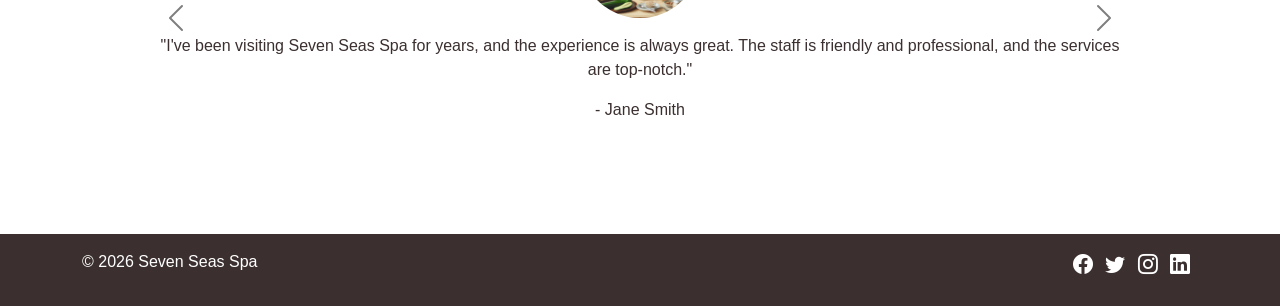
==== commit c7e61214: "html corrections" ====
--- a/index.html
+++ b/index.html
@@ -33,7 +33,7 @@
                         <a class="nav-link" href="about.html">About</a>
                     </li>
                     <li class="nav-item">
-                        <a class="nav-link" href="index.html">>Services</a>
+                        <a class="nav-link" href="services.html">Services</a>
                     </li>
                     <li class="nav-item">
                         <a class="nav-link" href="contact.html">Contact</a>
